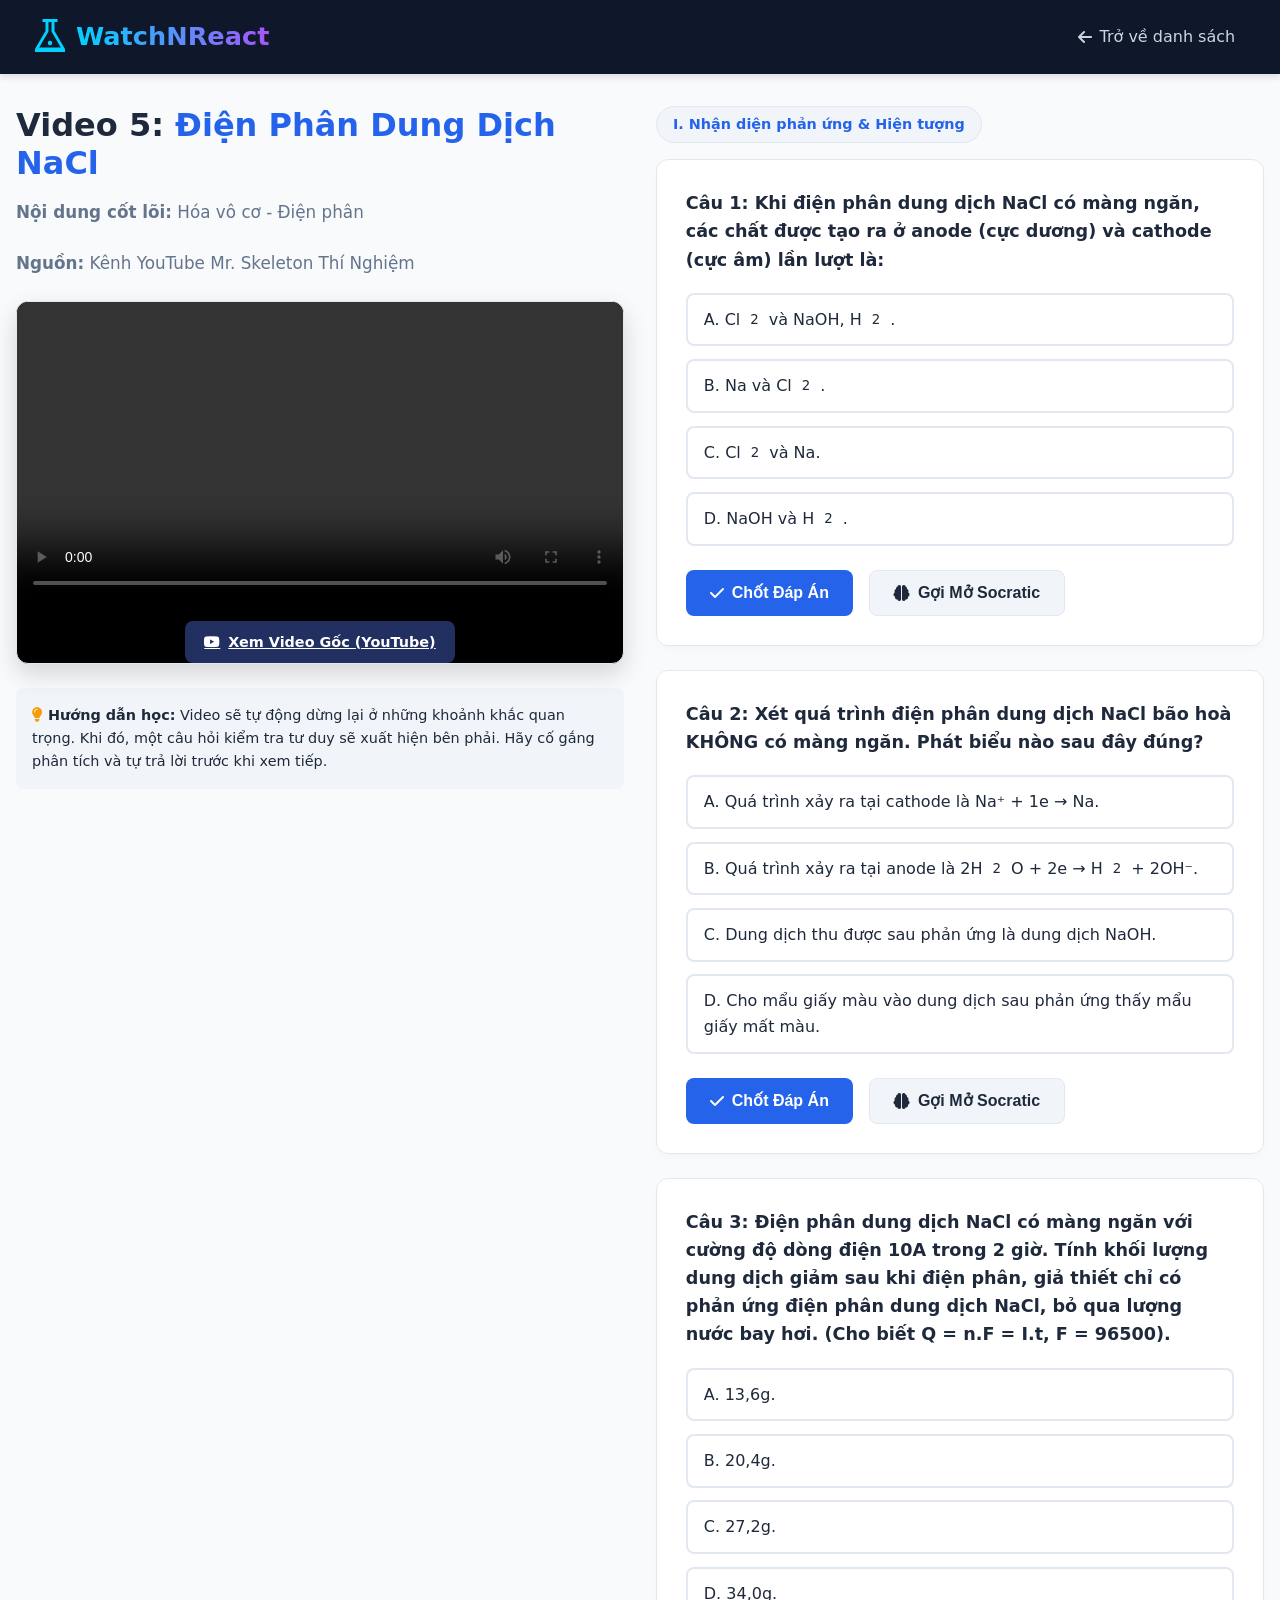
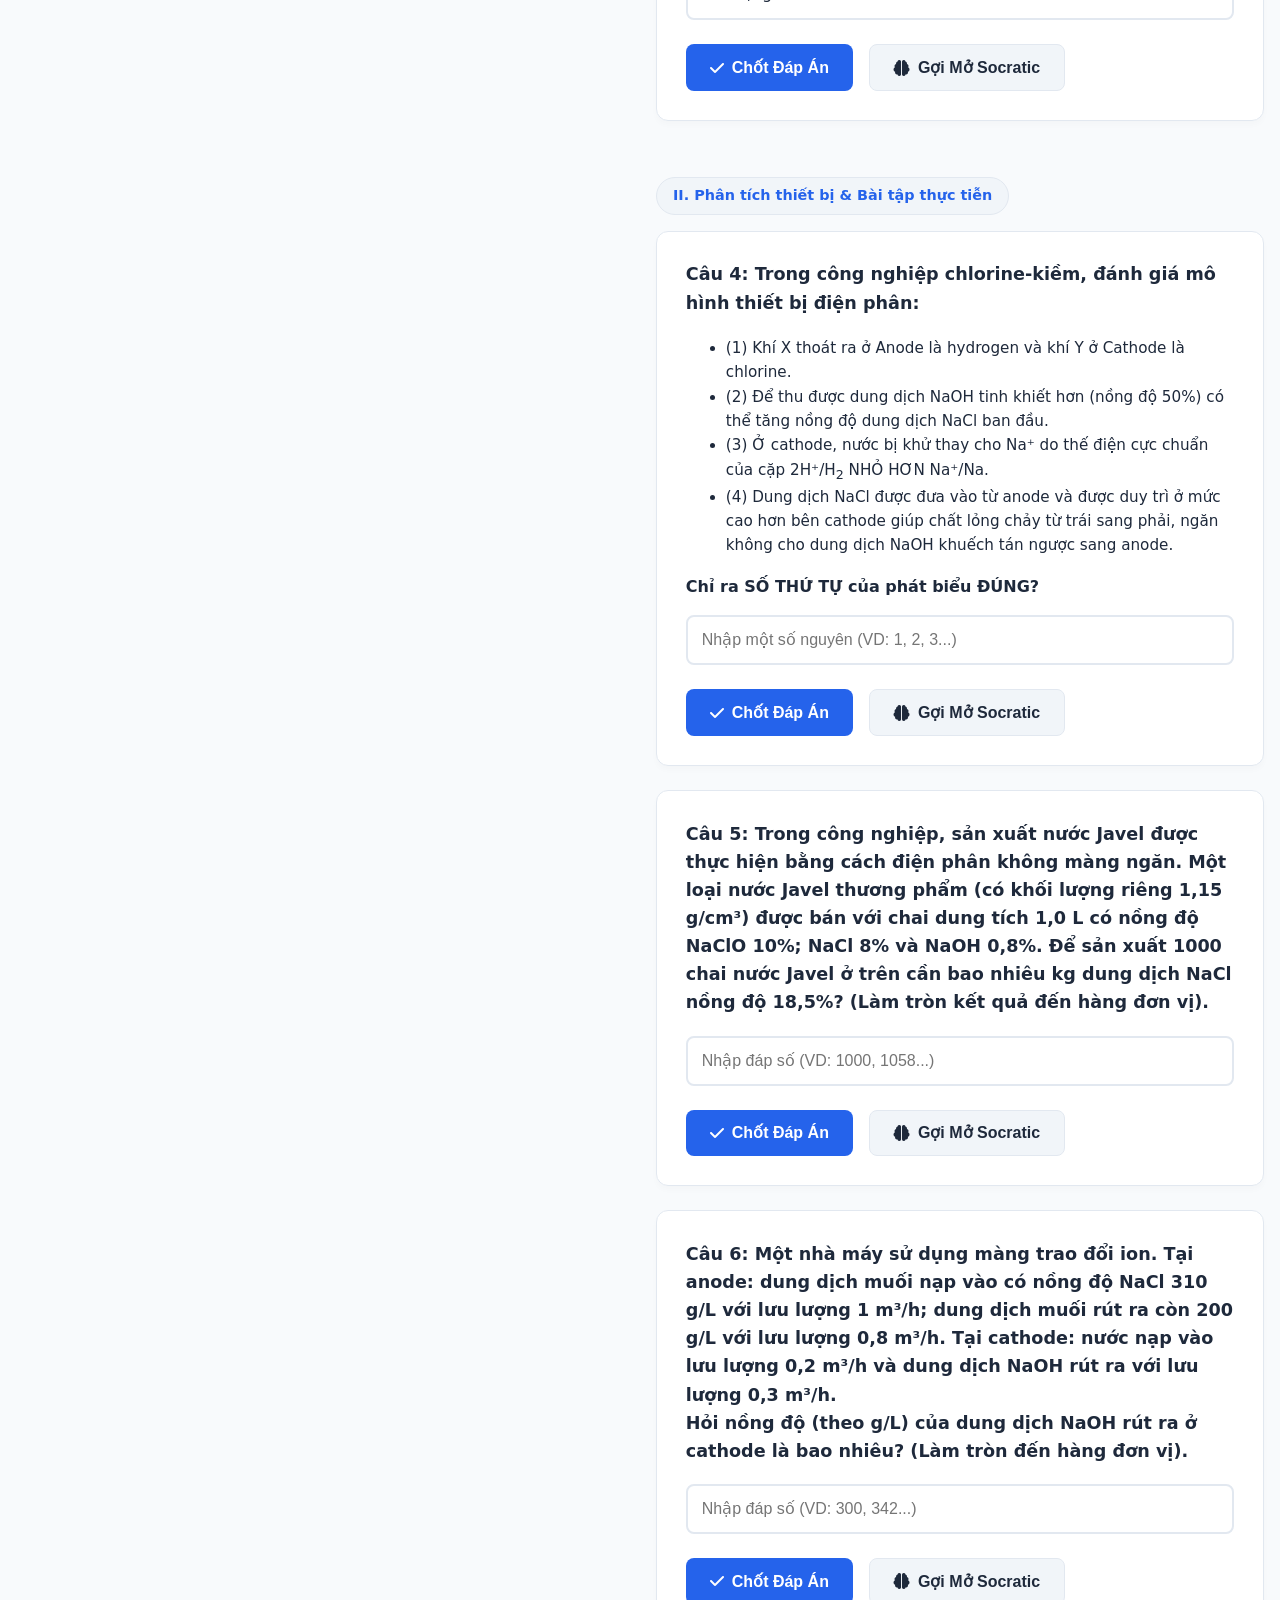
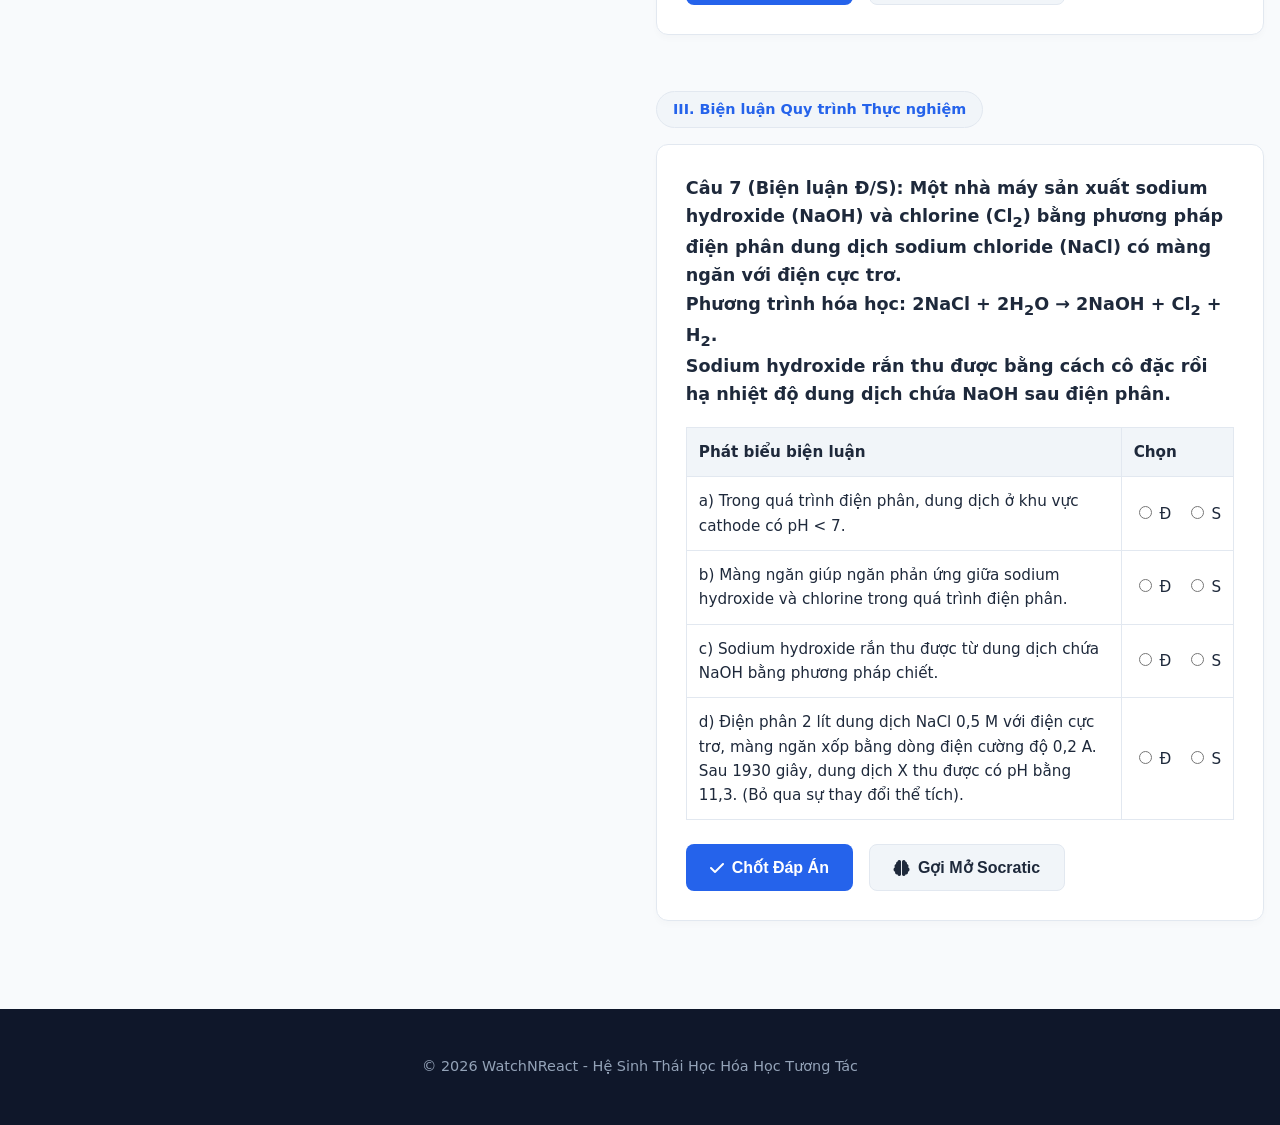
==== electrolysis.html @ ab6afa3c "Add files via upload" ====
<!DOCTYPE html>
<html lang="vi">
<head>
    <meta charset="UTF-8">
    <meta name="viewport" content="width=device-width, initial-scale=1.0">
    <title>WatchNReact - Điện Phân Dung Dịch NaCl</title>
    <link rel="stylesheet" href="https://cdnjs.cloudflare.com/ajax/libs/font-awesome/6.4.0/css/all.min.css">
    <style>
        /* --- CSS ĐỒNG BỘ TOÀN HỆ THỐNG --- */
        :root {
            --primary: #2563eb; --primary-hover: #1d4ed8;
            --secondary: #7c3aed; --secondary-hover: #6d28d9;
            --accent: #00d2ff; --accent-hover: #00b8e6;
            --success: #16a34a; --danger: #dc2626;
            --warning: #f59e0b;
            --bg: #f8fafc; --card-bg: #ffffff;
            --text: #1e293b; --text-muted: #64748b;
            --border: #e2e8f0; --surface: #f1f5f9;
            --dark-bg: #0f172a;
        }

        body { 
            font-family: 'Segoe UI', system-ui, sans-serif; 
            font-size: 16px; 
            background-color: var(--bg); 
            color: var(--text); 
            line-height: 1.6; 
            margin: 0; 
            padding: 0; 
            display: flex; 
            flex-direction: column; 
            min-height: 100vh;
            scroll-behavior: smooth;
        }

        /* Navigation */
        nav { 
            background: var(--dark-bg); 
            padding: 1rem 2rem; 
            display: flex; 
            justify-content: space-between; 
            align-items: center; 
            flex-wrap: wrap; 
            gap: 1rem;
            position: sticky;
            top: 0;
            z-index: 100;
            box-shadow: 0 4px 6px rgba(0, 0, 0, 0.1);
        }

        .logo { color: white; text-decoration: none; font-size: 1.6rem; font-weight: bold; display: flex; align-items: center; gap: 0.5rem; }
        .logo svg { width: 36px; height: 36px; fill: var(--accent); }
        .logo-text { background: linear-gradient(to right, var(--accent), #a855f7); -webkit-background-clip: text; background-clip: text; color: transparent; font-weight: 800; }
        .nav-links { display: flex; gap: 1.5rem; flex-wrap: wrap; }
        .nav-links a { color: #cbd5e1; text-decoration: none; font-size: 1rem; transition: 0.2s; padding: 0.5rem 0.8rem; border-radius: 6px; display: flex; align-items: center; gap: 0.5rem; }
        .nav-links a:hover, .nav-links a.active { color: var(--accent); font-weight: 600; background-color: rgba(0, 210, 255, 0.1); }

        /* Main Container Layout */
        .layout-container {
            max-width: 1300px;
            margin: 0 auto;
            padding: 2rem 1rem;
            display: grid;
            grid-template-columns: 1fr 1fr;
            gap: 2rem;
            flex: 1;
        }

        @media (max-width: 992px) {
            .layout-container { grid-template-columns: 1fr; }
        }

        /* Left Column: Video & Header */
        .video-section { position: sticky; top: 90px; height: fit-content; }
        .page-title { color: var(--text); font-size: 2rem; margin: 0 0 0.5rem 0; line-height: 1.2; }
        .page-title span { color: var(--primary); }
        .page-subtitle { color: var(--text-muted); margin-bottom: 1.5rem; font-size: 1.05rem; }
        
        .video-wrapper {
            background: #000;
            border-radius: 12px;
            overflow: hidden;
            box-shadow: 0 10px 25px rgba(0,0,0,0.15);
            border: 1px solid var(--border);
            position: relative;
        }
        
        video { width: 100%; display: block; }

        .video-overlay-msg {
            position: absolute; top: 0; left: 0; right: 0; bottom: 0;
            background: rgba(15, 23, 42, 0.8); color: white;
            display: flex; flex-direction: column; align-items: center; justify-content: center;
            opacity: 0; pointer-events: none; transition: 0.3s; z-index: 10;
        }
        .video-overlay-msg.active { opacity: 1; pointer-events: auto; }
        .video-overlay-msg h3 { margin: 0 0 1rem 0; color: var(--accent); font-size: 1.5rem; }

        /* Right Column: Interactive Questions */
        .questions-section { padding-bottom: 2rem; }
        
        .section-tag {
            display: inline-block; background: var(--surface); color: var(--primary);
            padding: 0.4rem 1rem; border-radius: 50px; font-weight: bold; font-size: 0.9rem;
            margin: 2rem 0 1rem 0; border: 1px solid var(--border);
        }
        .section-tag:first-child { margin-top: 0; }

        .card { 
            background: var(--card-bg); border: 1px solid var(--border); 
            border-radius: 12px; padding: 1.8rem; margin-bottom: 1.5rem; 
            box-shadow: 0 4px 6px rgba(0,0,0,0.02); transition: all 0.3s ease;
            position: relative; overflow: hidden;
        }

        .card.active-question {
            border-color: var(--accent);
            box-shadow: 0 0 0 4px rgba(0, 210, 255, 0.15);
            transform: translateX(-5px);
        }

        .card.active-question::before {
            content: ''; position: absolute; left: 0; top: 0; bottom: 0;
            width: 5px; background: var(--accent);
        }

        .question-text { font-weight: 600; font-size: 1.1rem; margin-bottom: 1.2rem; display: block; color: var(--text); }
        
        /* Multiple Choice Options */
        .options { display: flex; flex-direction: column; gap: 0.8rem; margin-bottom: 1.5rem;}
        .option { 
            padding: 12px 16px; border: 2px solid var(--border); border-radius: 8px; 
            cursor: pointer; transition: 0.2s; font-size: 1rem; background: var(--card-bg); 
            display: flex; align-items: center; gap: 10px;
        }
        .option:hover { border-color: #cbd5e1; background: var(--surface); }
        .option.selected { border-color: var(--primary); background: #eff6ff; font-weight: 500; }
        .option.selected::before { content: '\f058'; font-family: 'Font Awesome 6 Free'; font-weight: 900; color: var(--primary); }

        /* Inputs */
        input[type="text"] { 
            width: 100%; padding: 14px; border: 2px solid var(--border); border-radius: 8px; 
            font-size: 1rem; outline: none; transition: 0.2s; margin-bottom: 1.5rem; box-sizing: border-box;
        }
        input[type="text"]:focus { border-color: var(--primary); }

        /* True/False Tables */
        table { width: 100%; border-collapse: collapse; margin-bottom: 1.5rem; font-size: 0.95rem; }
        th, td { border: 1px solid var(--border); padding: 12px; text-align: left; }
        th { background: var(--surface); font-weight: 600; color: var(--text); }
        td:nth-child(2) { white-space: nowrap; text-align: center;}

        /* Buttons & Feedback */
        .btn-group { display: flex; gap: 1rem; flex-wrap: wrap; }
        .btn { 
            display: inline-flex; align-items: center; justify-content: center; gap: 0.5rem;
            background: var(--primary); color: white; border: none; padding: 0.8rem 1.5rem; 
            border-radius: 8px; font-weight: 600; cursor: pointer; font-size: 1rem; transition: 0.2s; 
        }
        .btn:hover { background: var(--primary-hover); transform: translateY(-2px); }
        .btn-hint { background: var(--surface); color: var(--text); border: 1px solid var(--border); }
        .btn-hint:hover { background: #e2e8f0; color: var(--warning); transform: translateY(-2px); }

        .socratic-hint {
            display: none; background: #fffbeb; border-left: 4px solid var(--warning);
            padding: 1rem; margin-top: 1rem; border-radius: 0 8px 8px 0; font-size: 0.95rem; color: #92400e; margin-bottom: 1.5rem;
        }

        .feedback { 
            display: none; margin-top: 1.5rem; padding: 1.2rem; 
            border-radius: 8px; font-size: 0.95rem; line-height: 1.6; 
        }
        .feedback.correct { background: #f0fdf4; color: #166534; border: 1px solid #bbf7d0; }
        .feedback.wrong { background: #fef2f2; color: #991b1b; border: 1px solid #fecaca; }

        /* Footer */
        footer { background: var(--dark-bg); color: #94a3b8; padding: 2rem 1rem; text-align: center; font-size: 0.9rem; margin-top: auto; }
    </style>
</head>
<body>
    <nav>
        <a href="index.html" class="logo">
            <svg viewBox="0 0 24 24"><path d="M9 2L9 8L2 20L2 22L22 22L22 20L15 8L15 2L17 2L17 0L7 0L7 2L9 2ZM11 2L13 2L13 8.3L19.2 19L4.8 19L11 8.3L11 2Z"></path><circle cx="12" cy="16" r="1.5"></circle></svg>
            <span class="logo-text">WatchNReact</span>
        </a>
        <div class="nav-links">
            <a href="experiment.html"><i class="fas fa-arrow-left"></i> Trở về danh sách</a>
        </div>
    </nav>

    <div class="layout-container">
        <div class="video-section">
            <h1 class="page-title">Video 5: <span>Điện Phân Dung Dịch NaCl</span></h1>
            <p class="page-subtitle"><b>Nội dung cốt lõi:</b> Hóa vô cơ - Điện phân</p>
            <p class="page-subtitle"><b>Nguồn:</b> Kênh YouTube Mr. Skeleton Thí Nghiệm</p>
            
            <div class="video-wrapper">
                <video id="mainVideo" controls controlsList="nodownload">
                    <source src="Thí nghiệm 5 - Điện phân.mp4" type="video/mp4">
                    Trình duyệt của bạn không hỗ trợ thẻ video.
                </video>
                <div style="margin-top: 1rem; text-align: center;">
                    <a href="https://youtu.be/1hW1hJghqq0" target="_blank" class="btn" style="background: #213061; padding: 0.6rem 1.2rem; font-size: 0.9rem;">
                        <i class="fab fa-youtube"></i> Xem Video Gốc (YouTube)
                    </a>
                </div>
                <div class="video-overlay-msg" id="videoOverlay">
                    <h3><i class="fas fa-pause-circle"></i> Video Tạm Dừng</h3>
                    <p>Hãy trả lời câu hỏi đang sáng lên bên phải để tiếp tục tư duy nhé!</p>
                    <button class="btn" style="margin-top: 1rem;" onclick="resumeVideo()"><i class="fas fa-play"></i> Bỏ qua & Xem tiếp</button>
                </div>
            </div>
            
            <div style="margin-top: 1.5rem; padding: 1rem; background: var(--surface); border-radius: 8px; font-size: 0.9rem;">
                <strong><i class="fas fa-lightbulb" style="color: var(--warning);"></i> Hướng dẫn học:</strong> 
                Video sẽ tự động dừng lại ở những khoảnh khắc quan trọng. Khi đó, một câu hỏi kiểm tra tư duy sẽ xuất hiện bên phải. Hãy cố gắng phân tích và tự trả lời trước khi xem tiếp.
            </div>
        </div>

        <div class="questions-section">
            <div class="section-tag">I. Nhận diện phản ứng & Hiện tượng</div>
            
            <div class="card" id="q-mcq1" data-time="15">
                <span class="question-text">Câu 1: Khi điện phân dung dịch NaCl có màng ngăn, các chất được tạo ra ở anode (cực dương) và cathode (cực âm) lần lượt là:</span>
                <div class="options">
                    <div class="option" data-value="A" onclick="selectOpt(this)">A. Cl<sub>2</sub> và NaOH, H<sub>2</sub>.</div>
                    <div class="option" data-value="B" onclick="selectOpt(this)">B. Na và Cl<sub>2</sub>.</div>
                    <div class="option" data-value="C" onclick="selectOpt(this)">C. Cl<sub>2</sub> và Na.</div>
                    <div class="option" data-value="D" onclick="selectOpt(this)">D. NaOH và H<sub>2</sub>.</div>
                </div>
                <div class="socratic-hint" id="hint-mcq1"><strong>💡 Câu hỏi gợi mở:</strong> Hãy nhớ quy tắc "Anode (+) hút ion (-), Cathode (-) hút ion (+)". Tại Anode, ion Cl⁻ dễ bị oxi hóa thành khí Cl<sub>2</sub>. Tại Cathode, giữa ion Na⁺ và H<sub>2</sub>O, chất nào dễ bị khử hơn để giải phóng khí H<sub>2</sub> và để lại ion OH⁻?</div>
                <div class="btn-group">
                    <button class="btn" onclick="checkMCQ('q-mcq1', 'A', 'Tại anode (+) xảy ra sự oxi hóa ion Cl⁻ tạo khí Cl<sub>2</sub>. Tại cathode (-) xảy ra sự khử H<sub>2</sub>O tạo ra khí H<sub>2</sub> và ion OH⁻. Ion Na⁺ không bị điện phân mà kết hợp với OH⁻ tạo thành dung dịch NaOH.')"><i class="fas fa-check"></i> Chốt Đáp Án</button>
                    <button class="btn btn-hint" onclick="toggleHint('hint-mcq1')"><i class="fas fa-brain"></i> Gợi Mở Socratic</button>
                </div>
                <div class="feedback"></div>
            </div>

            <div class="card" id="q-mcq2" data-time="50">
                <span class="question-text">Câu 2: Xét quá trình điện phân dung dịch NaCl bão hoà <b>KHÔNG</b> có màng ngăn. Phát biểu nào sau đây đúng?</span>
                <div class="options">
                    <div class="option" data-value="A" onclick="selectOpt(this)">A. Quá trình xảy ra tại cathode là Na⁺ + 1e &#8594; Na.</div>
                    <div class="option" data-value="B" onclick="selectOpt(this)">B. Quá trình xảy ra tại anode là 2H<sub>2</sub>O + 2e &#8594; H<sub>2</sub> + 2OH⁻.</div>
                    <div class="option" data-value="C" onclick="selectOpt(this)">C. Dung dịch thu được sau phản ứng là dung dịch NaOH.</div>
                    <div class="option" data-value="D" onclick="selectOpt(this)">D. Cho mẩu giấy màu vào dung dịch sau phản ứng thấy mẩu giấy mất màu.</div>
                </div>
                <div class="socratic-hint" id="hint-mcq2"><strong>💡 Câu hỏi gợi mở:</strong> Nếu không có màng ngăn xốp, ngay khi sinh ra, khí Cl<sub>2</sub> ở anode sẽ tự do khuếch tán và tác dụng lập tức với dung dịch NaOH vừa sinh ra ở cathode. Sản phẩm của phản ứng này (NaCl + NaClO) được gọi là nước Javel. Nó có tính chất đặc trưng gì dùng trong tẩy rửa?</div>
                <div class="btn-group">
                    <button class="btn" onclick="checkMCQ('q-mcq2', 'D', 'Khi không có màng ngăn, Cl<sub>2</sub> sinh ra tác dụng với NaOH tạo thành dung dịch nước Javel (chứa NaClO). NaClO có tính oxi hóa rất mạnh, làm mất màu các chất màu hữu cơ (tẩy trắng).')"><i class="fas fa-check"></i> Chốt Đáp Án</button>
                    <button class="btn btn-hint" onclick="toggleHint('hint-mcq2')"><i class="fas fa-brain"></i> Gợi Mở Socratic</button>
                </div>
                <div class="feedback"></div>
            </div>

            <div class="card" id="q-mcq3" data-time="90">
                <span class="question-text">Câu 3: Điện phân dung dịch NaCl có màng ngăn với cường độ dòng điện 10A trong 2 giờ. Tính khối lượng dung dịch giảm sau khi điện phân, giả thiết chỉ có phản ứng điện phân dung dịch NaCl, bỏ qua lượng nước bay hơi. (Cho biết Q = n.F = I.t, F = 96500).</span>
                <div class="options">
                    <div class="option" data-value="A" onclick="selectOpt(this)">A. 13,6g.</div>
                    <div class="option" data-value="B" onclick="selectOpt(this)">B. 20,4g.</div>
                    <div class="option" data-value="C" onclick="selectOpt(this)">C. 27,2g.</div>
                    <div class="option" data-value="D" onclick="selectOpt(this)">D. 34,0g.</div>
                </div>
                <div class="socratic-hint" id="hint-mcq3"><strong>💡 Câu hỏi gợi mở:</strong><br>1. Đổi t = 2 giờ = 7200 giây. Tính số mol electron trao đổi: n<sub>e</sub> = I.t / 96500 = 10 * 7200 / 96500.<br>2. Ở cực (+): 2Cl⁻ &#8594; Cl<sub>2</sub>&#8593; + 2e. Ở cực (-): 2H<sub>2</sub>O + 2e &#8594; H<sub>2</sub>&#8593; + 2OH⁻.<br>3. Khối lượng dung dịch giảm chính là tổng khối lượng của 2 khí thoát ra (Cl<sub>2</sub> và H<sub>2</sub>).</div>
                <div class="btn-group">
                    <button class="btn" onclick="checkMCQ('q-mcq3', 'C', 'n<sub>e</sub> = (10 × 7200) / 96500 = 0,746 mol. Phản ứng: 2NaCl + 2H<sub>2</sub>O &#8594; 2NaOH + H<sub>2</sub> + Cl<sub>2</sub>. Số mol Cl<sub>2</sub> = n<sub>e</sub>/2 = 0,373 mol. Số mol H<sub>2</sub> = n<sub>e</sub>/2 = 0,373 mol. Độ giảm khối lượng = m(Cl<sub>2</sub>) + m(H<sub>2</sub>) = 0,373 × 71 + 0,373 × 2 = 27,2 gam.')"><i class="fas fa-check"></i> Chốt Đáp Án</button>
                    <button class="btn btn-hint" onclick="toggleHint('hint-mcq3')"><i class="fas fa-brain"></i> Gợi Mở Socratic</button>
                </div>
                <div class="feedback"></div>
            </div>

            <div class="section-tag">II. Phân tích thiết bị & Bài tập thực tiễn</div>

            <div class="card" id="q-sa1" data-time="130">
                <span class="question-text">Câu 4: Trong công nghiệp chlorine-kiềm, đánh giá mô hình thiết bị điện phân:</span>
                <ul style="font-size: 0.95rem; color: var(--text); margin-bottom: 1rem;">
                    <li>(1) Khí X thoát ra ở Anode là hydrogen và khí Y ở Cathode là chlorine.</li>
                    <li>(2) Để thu được dung dịch NaOH tinh khiết hơn (nồng độ 50%) có thể tăng nồng độ dung dịch NaCl ban đầu.</li>
                    <li>(3) Ở cathode, nước bị khử thay cho Na⁺ do thế điện cực chuẩn của cặp 2H⁺/H<sub>2</sub> NHỎ HƠN Na⁺/Na.</li>
                    <li>(4) Dung dịch NaCl được đưa vào từ anode và được duy trì ở mức cao hơn bên cathode giúp chất lỏng chảy từ trái sang phải, ngăn không cho dung dịch NaOH khuếch tán ngược sang anode.</li>
                </ul>
                <p style="margin-top:0; font-weight: bold;">Chỉ ra SỐ THỨ TỰ của phát biểu ĐÚNG?</p>
                <input type="text" id="input-sa1" placeholder="Nhập một số nguyên (VD: 1, 2, 3...)">
                <div class="socratic-hint" id="hint-sa1"><strong>💡 Câu hỏi gợi mở:</strong><br>- (1) Anode (+) hút ion Cl⁻ tạo khí gì?<br>- (2) Công nghệ màng xốp chỉ ra được NaOH 10-12%, muốn đạt 50% phải qua giai đoạn cô đặc chứ không thể chỉ nhờ tăng nồng độ đầu vào.<br>- (3) Nước bị khử vì nó DỄ khử hơn Na⁺ (tức là thế điện cực của H⁺/H<sub>2</sub> phải LỚN HƠN Na⁺/Na).<br>- (4) Cột áp suất thủy tĩnh cao hơn đẩy nước chảy về một phía, có tác dụng cản ngược lại không?</div>
                <div class="btn-group">
                    <button class="btn" onclick="checkSA('q-sa1', 'input-sa1', '4', 'Chỉ có phát biểu (4) ĐÚNG. (1) sai vì Anode ra Cl2, Cathode ra H2. (2) sai vì màng xốp luôn để lẫn NaCl, chỉ đạt 10-12%, phải đem đi cô đặc. (3) sai vì thế điện cực của H+/H2 LỚN HƠN Na+/Na nên mới dễ bị khử hơn.')"><i class="fas fa-check"></i> Chốt Đáp Án</button>
                    <button class="btn btn-hint" onclick="toggleHint('hint-sa1')"><i class="fas fa-brain"></i> Gợi Mở Socratic</button>
                </div>
                <div class="feedback"></div>
            </div>

            <div class="card" id="q-sa2" data-time="170">
                <span class="question-text">Câu 5: Trong công nghiệp, sản xuất nước Javel được thực hiện bằng cách điện phân không màng ngăn. Một loại nước Javel thương phẩm (có khối lượng riêng 1,15 g/cm³) được bán với chai dung tích 1,0 L có nồng độ NaClO 10%; NaCl 8% và NaOH 0,8%. Để sản xuất 1000 chai nước Javel ở trên cần bao nhiêu kg dung dịch NaCl nồng độ 18,5%? (Làm tròn kết quả đến hàng đơn vị).</span>
                <input type="text" id="input-sa2" placeholder="Nhập đáp số (VD: 1000, 1058...)">
                <div class="socratic-hint" id="hint-sa2"><strong>💡 Câu hỏi gợi mở:</strong> Đây là bài toán bảo toàn nguyên tố Sodium (Na).<br>1. Tính khối lượng 1000 chai Javel: 1000 × 1000 mL × 1,15 g/mL = 1.150.000 g = 1150 kg.<br>2. Tính khối lượng NaClO, NaCl dư và NaOH trong 1150 kg đó (dùng C%).<br>3. Bảo toàn Na: Số mol Na ban đầu (trong NaCl nguyên liệu) = Số mol Na trong (NaClO + NaCl dư + NaOH). Tính m(NaCl) nguyên chất rồi chia cho nồng độ 18,5%.</div>
                <div class="btn-group">
                    <button class="btn" onclick="checkSA('q-sa2', 'input-sa2', '1058', 'm(Javel) = 1150 kg. Khối lượng các chất: m(NaClO) = 115 kg &#8594; n = 115/74.5 kmol; m(NaCl) = 92 kg &#8594; n = 92/58.5 kmol; m(NaOH) = 9.2 kg &#8594; n = 9.2/40 kmol. Bảo toàn Na: n(NaCl đầu) = 115/74.5 + 92/58.5 + 9.2/40 = 3.346 kmol. m(NaCl nguyên chất) = 3.346 × 58.5 = 195.74 kg. Khối lượng dung dịch 18,5% cần dùng = 195.74 / 0.185 = 1058 kg.')"><i class="fas fa-check"></i> Chốt Đáp Án</button>
                    <button class="btn btn-hint" onclick="toggleHint('hint-sa2')"><i class="fas fa-brain"></i> Gợi Mở Socratic</button>
                </div>
                <div class="feedback"></div>
            </div>

            <div class="card" id="q-sa3" data-time="200">
                <span class="question-text">Câu 6: Một nhà máy sử dụng màng trao đổi ion. Tại anode: dung dịch muối nạp vào có nồng độ NaCl 310 g/L với lưu lượng 1 m³/h; dung dịch muối rút ra còn 200 g/L với lưu lượng 0,8 m³/h. Tại cathode: nước nạp vào lưu lượng 0,2 m³/h và dung dịch NaOH rút ra với lưu lượng 0,3 m³/h.<br>Hỏi nồng độ (theo g/L) của dung dịch NaOH rút ra ở cathode là bao nhiêu? (Làm tròn đến hàng đơn vị).</span>
                <input type="text" id="input-sa3" placeholder="Nhập đáp số (VD: 300, 342...)">
                <div class="socratic-hint" id="hint-sa3"><strong>💡 Câu hỏi gợi mở:</strong> Xét trong thời gian 1 giờ (1h):<br>1. Tính khối lượng NaCl nạp vào: 310 g/L × 1000 L.<br>2. Tính khối lượng NaCl rút ra: 200 g/L × 800 L.<br>3. Lấy (1) trừ (2) để ra khối lượng NaCl đã tham gia điện phân. Đổi ra số mol.<br>4. Theo PT (NaCl &#8594; NaOH tỉ lệ 1:1), số mol NaOH sinh ra bằng số mol NaCl điện phân. Nhân với 40 để ra khối lượng NaOH.<br>5. Chia khối lượng NaOH đó cho thể tích rút ra (0,3 m³ = 300 L).</div>
                <div class="btn-group">
                    <button class="btn" onclick="checkSA('q-sa3', 'input-sa3', '342', 'Khối lượng NaCl tiêu hao trong 1 giờ = m(vào) - m(ra) = (310 × 1000) - (200 × 800) = 310.000 - 160.000 = 150.000 gam. Số mol NaCl phản ứng = 150.000 / 58.5 = 2564,1 mol. Số mol NaOH tạo thành = 2564,1 mol &#8594; Khối lượng NaOH = 2564,1 × 40 = 102.564 gam. Nồng độ g/L = 102.564 / 300 L = 341.88 ≈ 342 g/L.')"><i class="fas fa-check"></i> Chốt Đáp Án</button>
                    <button class="btn btn-hint" onclick="toggleHint('hint-sa3')"><i class="fas fa-brain"></i> Gợi Mở Socratic</button>
                </div>
                <div class="feedback"></div>
            </div>

            <div class="section-tag">III. Biện luận Quy trình Thực nghiệm</div>

            <div class="card" id="q-tf1" data-time="230">
                <span class="question-text">Câu 7 (Biện luận Đ/S): Một nhà máy sản xuất sodium hydroxide (NaOH) và chlorine (Cl<sub>2</sub>) bằng phương pháp điện phân dung dịch sodium chloride (NaCl) có màng ngăn với điện cực trơ.<br>Phương trình hóa học: 2NaCl + 2H<sub>2</sub>O &#8594; 2NaOH + Cl<sub>2</sub> + H<sub>2</sub>.<br>Sodium hydroxide rắn thu được bằng cách cô đặc rồi hạ nhiệt độ dung dịch chứa NaOH sau điện phân.</span>
                <table>
                    <tr><th>Phát biểu biện luận</th><th>Chọn</th></tr>
                    <tr>
                        <td>a) Trong quá trình điện phân, dung dịch ở khu vực cathode có pH < 7.</td>
                        <td><label><input type="radio" name="tfa" value="Đ"> Đ</label> &nbsp; <label><input type="radio" name="tfa" value="S"> S</label></td>
                    </tr>
                    <tr>
                        <td>b) Màng ngăn giúp ngăn phản ứng giữa sodium hydroxide và chlorine trong quá trình điện phân.</td>
                        <td><label><input type="radio" name="tfb" value="Đ"> Đ</label> &nbsp; <label><input type="radio" name="tfb" value="S"> S</label></td>
                    </tr>
                    <tr>
                        <td>c) Sodium hydroxide rắn thu được từ dung dịch chứa NaOH bằng phương pháp chiết.</td>
                        <td><label><input type="radio" name="tfc" value="Đ"> Đ</label> &nbsp; <label><input type="radio" name="tfc" value="S"> S</label></td>
                    </tr>
                    <tr>
                        <td>d) Điện phân 2 lít dung dịch NaCl 0,5 M với điện cực trơ, màng ngăn xốp bằng dòng điện cường độ 0,2 A. Sau 1930 giây, dung dịch X thu được có pH bằng 11,3. (Bỏ qua sự thay đổi thể tích).</td>
                        <td><label><input type="radio" name="tfd" value="Đ"> Đ</label> &nbsp; <label><input type="radio" name="tfd" value="S"> S</label></td>
                    </tr>
                </table>
                <div class="socratic-hint" id="hint-tf1"><strong>💡 Câu hỏi gợi mở:</strong><br>- (a): Cathode sinh ra OH⁻, vậy môi trường là acid hay kiềm?<br>- (c): Chiết dùng để tách 2 chất lỏng không tan vào nhau. Còn NaOH là chất rắn tan trong nước, để thu chất rắn ta dùng chiết hay kết tinh?<br>- (d): Tính n<sub>e</sub> = (0,2 × 1930) / 96500 = 0,004 mol. Suy ra n(OH⁻) = 0,004 mol. Nồng độ [OH⁻] = 0,004 / 2 L = 0,002 M. pOH = -log(0,002) ≈ 2,7. Vậy pH = 14 - 2,7 = 11,3.</div>
                <div class="btn-group">
                    <button class="btn" onclick="checkTF('q-tf1', ['S', 'Đ', 'S', 'Đ'], 'Phát biểu b, d ĐÚNG. Phát biểu a SAI vì cathode sinh ra ion OH⁻ nên pH phải > 7. Phát biểu c SAI vì để thu chất rắn từ dung dịch ta dùng phương pháp cô đặc, kết tinh chứ không phải chiết lỏng-lỏng.')"><i class="fas fa-check"></i> Chốt Đáp Án</button>
                    <button class="btn btn-hint" onclick="toggleHint('hint-tf1')"><i class="fas fa-brain"></i> Gợi Mở Socratic</button>
                </div>
                <div class="feedback"></div>
            </div>

        </div>
    </div>

    <footer>
        <p>&copy; 2026 WatchNReact - Hệ Sinh Thái Học Hóa Học Tương Tác</p>
    </footer>

    <script>
        // --- HỆ THỐNG GIAO DIỆN CÂU HỎI ---
        function selectOpt(elem) {
            const parent = elem.closest('.options');
            parent.querySelectorAll('.option').forEach(opt => opt.classList.remove('selected'));
            elem.classList.add('selected');
        }

        function toggleHint(hintId) {
            const hintEl = document.getElementById(hintId);
            hintEl.style.display = (hintEl.style.display === 'block') ? 'none' : 'block';
        }

        function renderFeedback(cardId, isCorrect, explanation) {
            const card = document.getElementById(cardId);
            const fb = card.querySelector('.feedback');
            fb.style.display = "block";
            fb.classList.remove('correct', 'wrong');
            
            if (isCorrect) {
                fb.classList.add('correct');
                fb.innerHTML = `<strong><i class="fas fa-check-circle"></i> Tư duy hoàn toàn chính xác!</strong><br><span style="margin-top: 8px; display: block;"><em>Phân tích:</em> ${explanation}</span>`;
            } else {
                fb.classList.add('wrong');
                fb.innerHTML = `<strong><i class="fas fa-exclamation-triangle"></i> Cần suy luận kỹ hơn một chút!</strong><br><span style="margin-top: 8px; display: block;"><em>Nhắc nhớ:</em> ${explanation}</span>`;
            }
        }

        function checkMCQ(cardId, correctAns, explanation) {
            const card = document.getElementById(cardId);
            const sel = card.querySelector('.option.selected');
            if(!sel) { alert("Vui lòng chọn một phương án trước khi chốt đáp án!"); return; }
            renderFeedback(cardId, sel.getAttribute('data-value') === correctAns, explanation);
        }

        function checkSA(cardId, inputId, correctAns, explanation) {
            const val = document.getElementById(inputId).value.trim().replace(',', '.'); 
            if(!val) { alert("Vui lòng nhập đáp án của bạn!"); return; }
            renderFeedback(cardId, val === correctAns, explanation);
        }

        function checkTF(cardId, ansArray, explanation) {
            const card = document.getElementById(cardId);
            const names = ['tfa', 'tfb', 'tfc', 'tfd'];
            let score = 0, empty = false;
            
            names.forEach((n, i) => {
                const rad = card.querySelector(`input[name="${n}"]:checked`);
                if(!rad) empty = true;
                else if(rad.value === ansArray[i]) score++;
            });
            
            if(empty) { alert("Bạn phải đánh giá đầy đủ Đ/S cho cả 4 phát biểu để rèn luyện tư duy phản biện toàn diện!"); return; }
            renderFeedback(cardId, score === 4, explanation + `<br><strong>Kết quả chẩn đoán của bạn: Đúng ${score}/4 ý.</strong>`);
        }

        // --- HỆ THỐNG VIDEO TƯƠNG TÁC THEO THỜI GIAN ---
        const video = document.getElementById('mainVideo');
        const overlay = document.getElementById('videoOverlay');
        
        // Định nghĩa các mốc thời gian (giây) để kích hoạt câu hỏi
        const triggers = [
            { time: 15, id: 'q-mcq1', triggered: false },
            { time: 50, id: 'q-mcq2', triggered: false },
            { time: 90, id: 'q-mcq3', triggered: false },
            { time: 130, id: 'q-sa1', triggered: false },
            { time: 170, id: 'q-sa2', triggered: false },
            { time: 200, id: 'q-sa3', triggered: false },
            { time: 230, id: 'q-tf1', triggered: false }
        ];

        video.addEventListener('timeupdate', () => {
            const currentTime = video.currentTime;
            
            for (let i = 0; i < triggers.length; i++) {
                if (!triggers[i].triggered && currentTime >= triggers[i].time && currentTime < triggers[i].time + 2) {
                    triggers[i].triggered = true;
                    video.pause();
                    overlay.classList.add('active');
                    
                    // Highlight và Scroll tới câu hỏi
                    const questionCard = document.getElementById(triggers[i].id);
                    document.querySelectorAll('.card').forEach(c => c.classList.remove('active-question'));
                    questionCard.classList.add('active-question');
                    
                    questionCard.scrollIntoView({ behavior: 'smooth', block: 'center' });
                    break; 
                }
            }
        });

        function resumeVideo() {
            overlay.classList.remove('active');
            document.querySelectorAll('.card').forEach(c => c.classList.remove('active-question'));
            video.play();
        }
    </script>
</body>
</html>
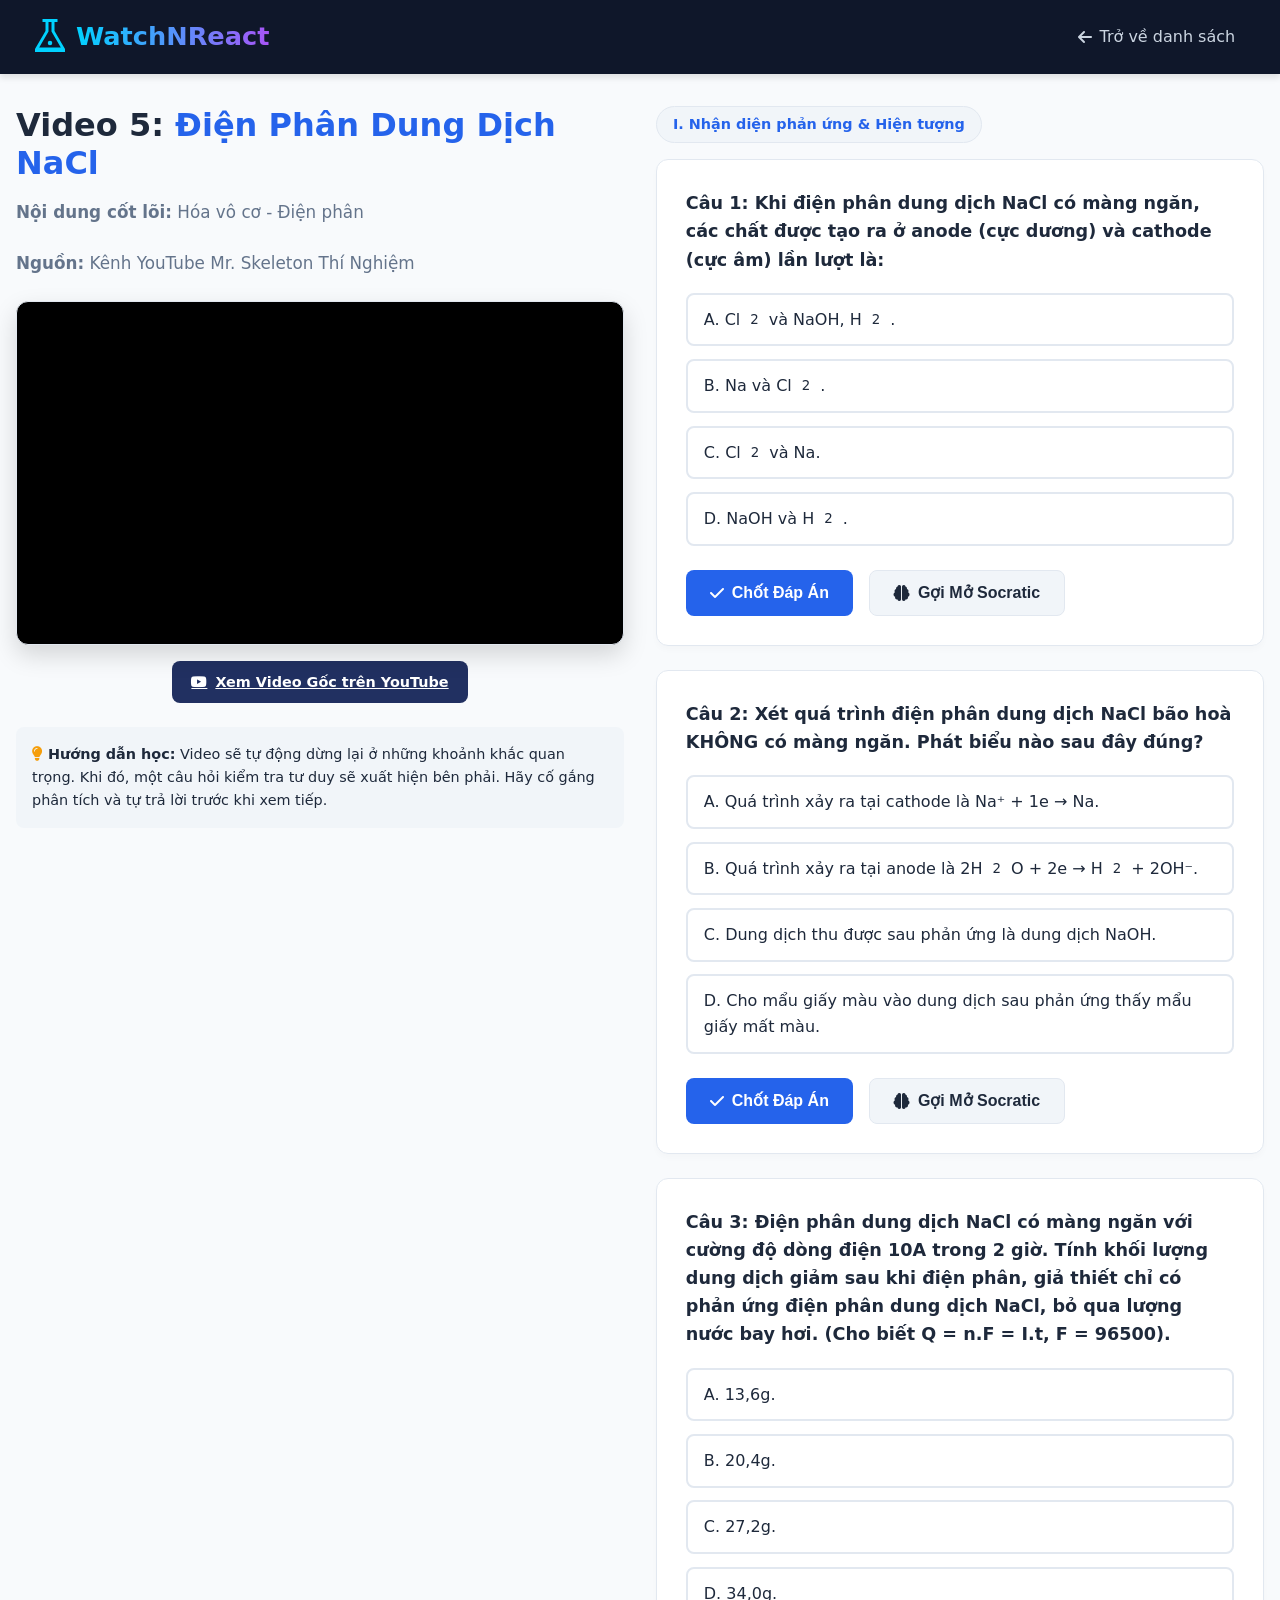
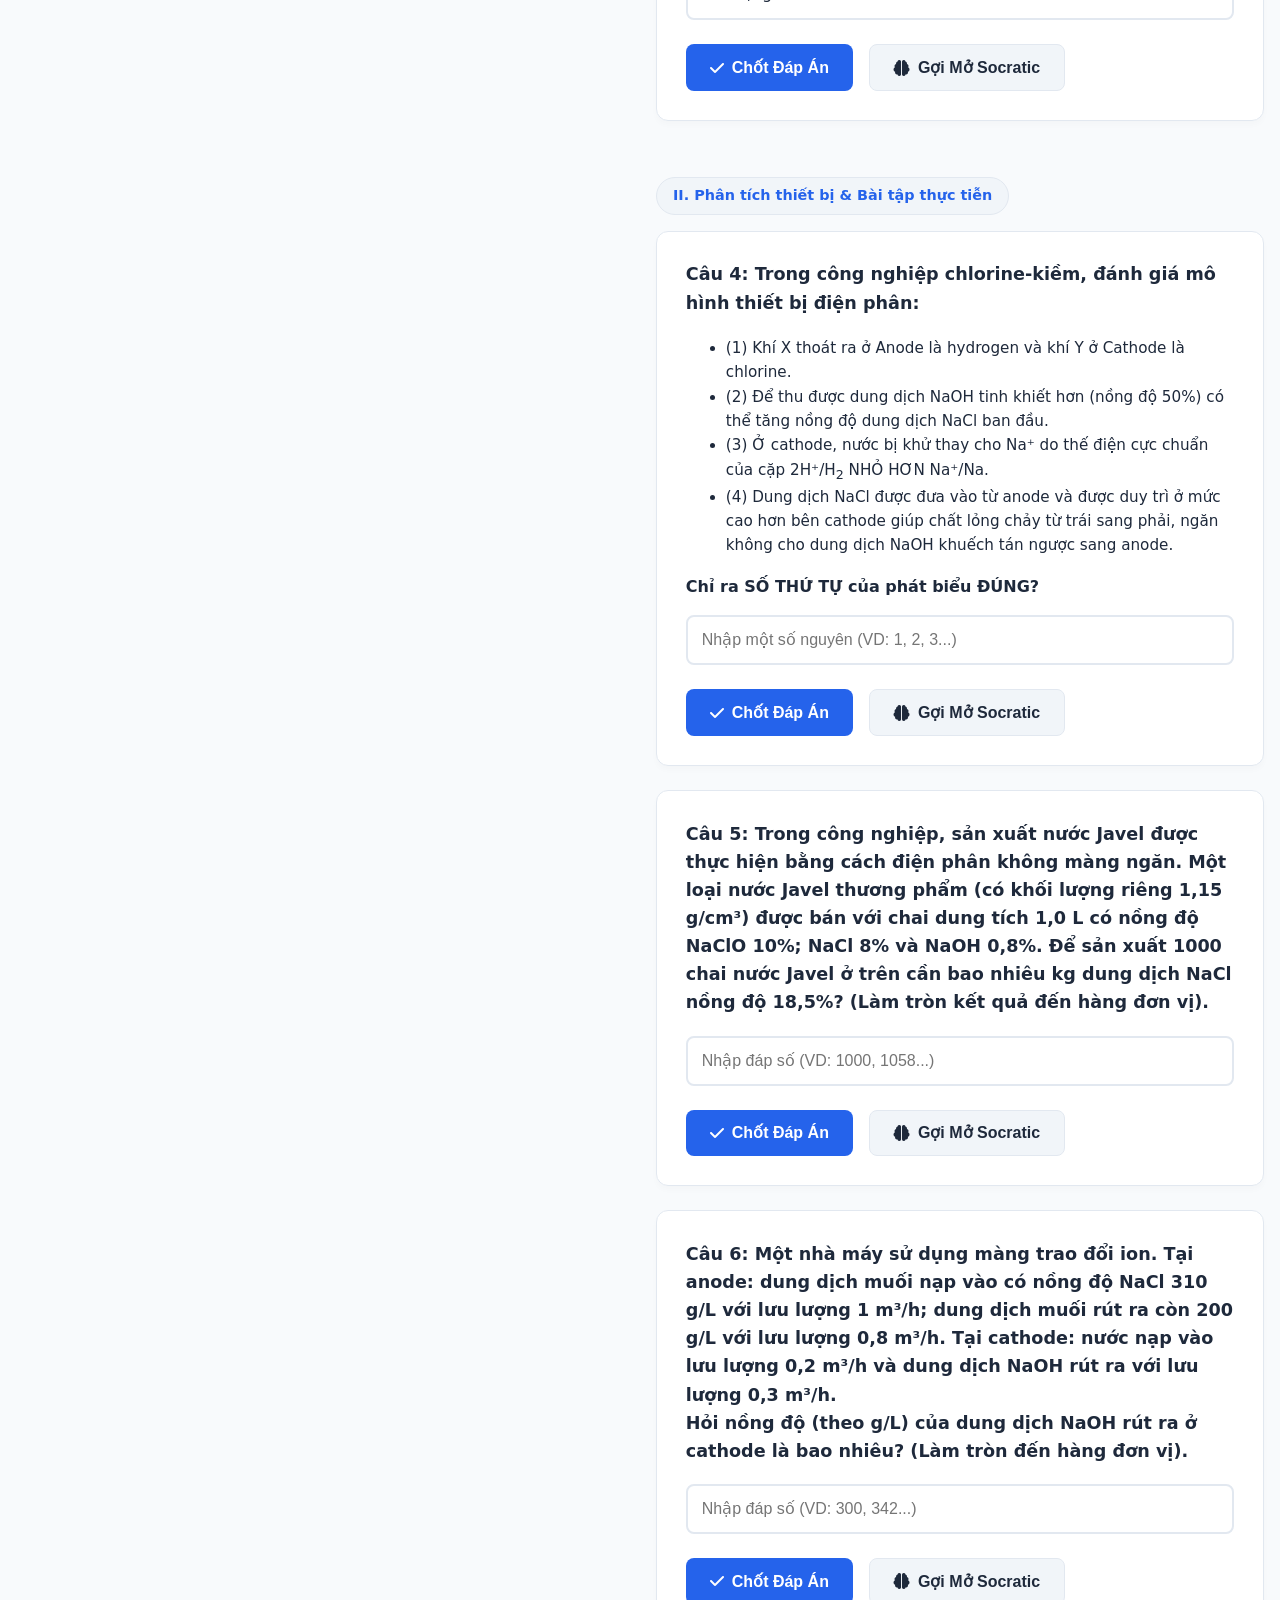
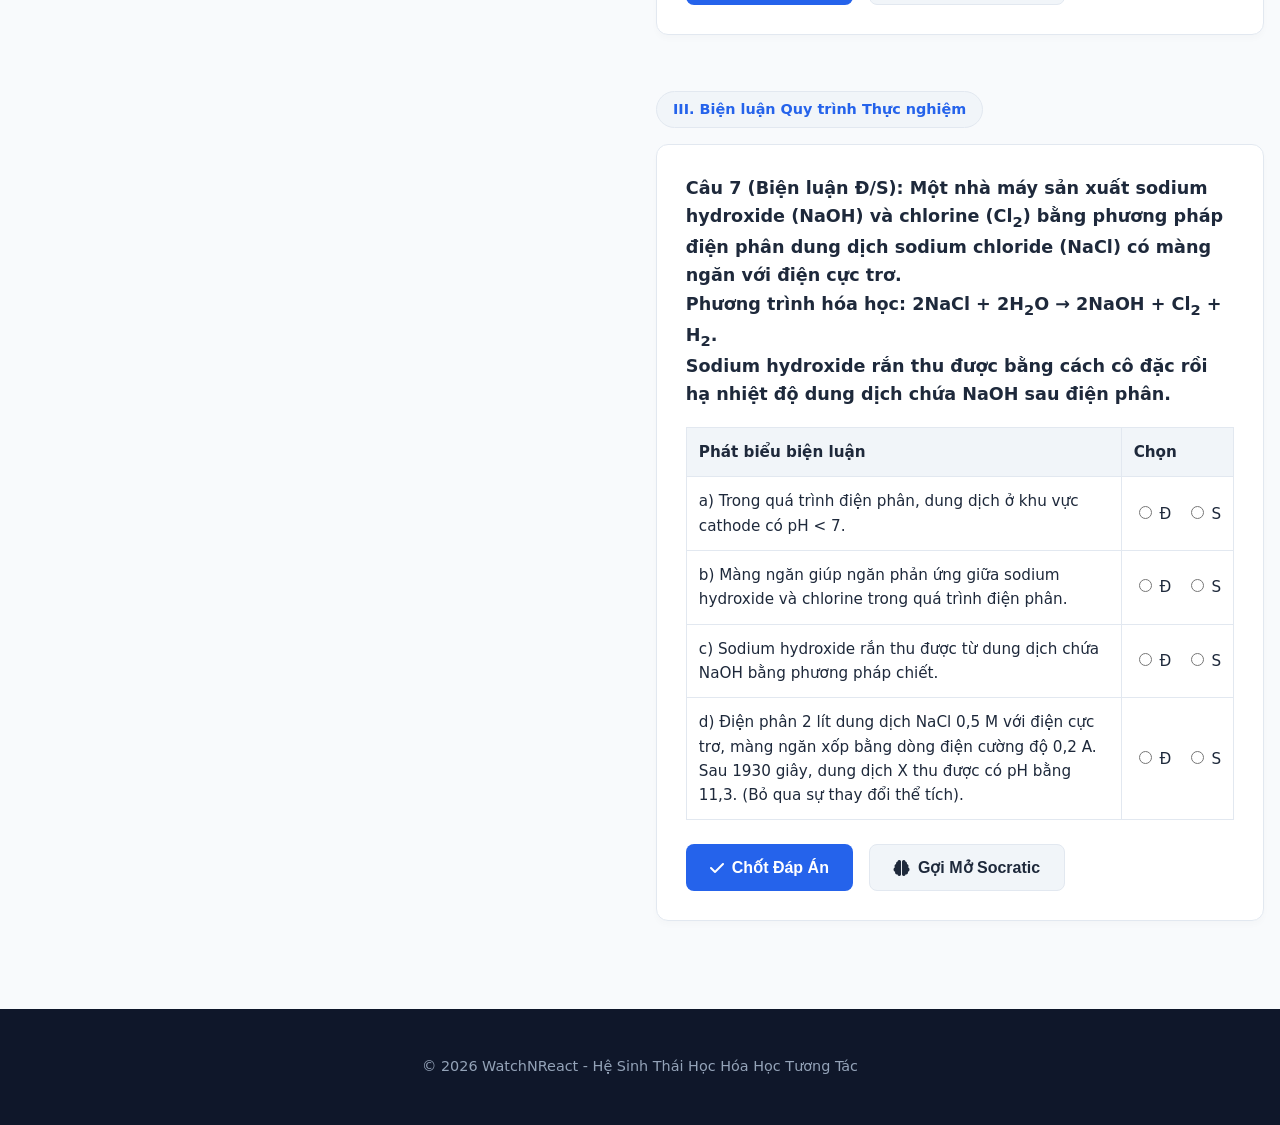
==== commit c1379182: "Update electrolysis.html" ====
--- a/electrolysis.html
+++ b/electrolysis.html
@@ -194,22 +194,27 @@
             <p class="page-subtitle"><b>Nội dung cốt lõi:</b> Hóa vô cơ - Điện phân</p>
             <p class="page-subtitle"><b>Nguồn:</b> Kênh YouTube Mr. Skeleton Thí Nghiệm</p>
             
-            <div class="video-wrapper">
-                <video id="mainVideo" controls controlsList="nodownload">
-                    <source src="Thí nghiệm 5 - Điện phân.mp4" type="video/mp4">
-                    Trình duyệt của bạn không hỗ trợ thẻ video.
-                </video>
-                <div style="margin-top: 1rem; text-align: center;">
-                    <a href="https://youtu.be/1hW1hJghqq0" target="_blank" class="btn" style="background: #213061; padding: 0.6rem 1.2rem; font-size: 0.9rem;">
-                        <i class="fab fa-youtube"></i> Xem Video Gốc (YouTube)
-                    </a>
-                </div>
-                <div class="video-overlay-msg" id="videoOverlay">
-                    <h3><i class="fas fa-pause-circle"></i> Video Tạm Dừng</h3>
-                    <p>Hãy trả lời câu hỏi đang sáng lên bên phải để tiếp tục tư duy nhé!</p>
-                    <button class="btn" style="margin-top: 1rem;" onclick="resumeVideo()"><i class="fas fa-play"></i> Bỏ qua & Xem tiếp</button>
-                </div>
-            </div>
+            <div class="video-wrapper" style="position: relative; padding-bottom: 56.25%; height: 0; overflow: hidden; border-radius: 12px;">
+    <iframe id="mainVideo" 
+            style="position: absolute; top: 0; left: 0; width: 100%; height: 100%; border: none;" 
+            src="https://www.youtube.com/embed/1hW1hJghqq0?enablejsapi=1&rel=0" 
+            title="YouTube video player" 
+            allow="accelerometer; autoplay; clipboard-write; encrypted-media; gyroscope; picture-in-picture; web-share" 
+            allowfullscreen>
+    </iframe>
+    
+    <div class="video-overlay-msg" id="videoOverlay">
+        <h3><i class="fas fa-pause-circle"></i> Video Tạm Dừng</h3>
+        <p>Hãy trả lời câu hỏi đang sáng lên bên phải để tiếp tục tư duy nhé!</p>
+        <button class="btn" style="margin-top: 1rem;" onclick="resumeVideo()"><i class="fas fa-play"></i> Bỏ qua & Xem tiếp</button>
+    </div>
+</div>
+
+<div style="margin-top: 1rem; text-align: center;">
+    <a href="https://youtu.be/1hW1hJghqq0" target="_blank" class="btn" style="background: #213061; padding: 0.6rem 1.2rem; font-size: 0.9rem;">
+        <i class="fab fa-youtube"></i> Xem Video Gốc trên YouTube
+    </a>
+</div>
             
             <div style="margin-top: 1.5rem; padding: 1rem; background: var(--surface); border-radius: 8px; font-size: 0.9rem;">
                 <strong><i class="fas fa-lightbulb" style="color: var(--warning);"></i> Hướng dẫn học:</strong> 
@@ -349,101 +354,136 @@
     </footer>
 
     <script>
-        // --- HỆ THỐNG GIAO DIỆN CÂU HỎI ---
-        function selectOpt(elem) {
-            const parent = elem.closest('.options');
-            parent.querySelectorAll('.option').forEach(opt => opt.classList.remove('selected'));
-            elem.classList.add('selected');
-        }
-
-        function toggleHint(hintId) {
-            const hintEl = document.getElementById(hintId);
-            hintEl.style.display = (hintEl.style.display === 'block') ? 'none' : 'block';
-        }
-
-        function renderFeedback(cardId, isCorrect, explanation) {
-            const card = document.getElementById(cardId);
-            const fb = card.querySelector('.feedback');
-            fb.style.display = "block";
-            fb.classList.remove('correct', 'wrong');
-            
-            if (isCorrect) {
-                fb.classList.add('correct');
-                fb.innerHTML = `<strong><i class="fas fa-check-circle"></i> Tư duy hoàn toàn chính xác!</strong><br><span style="margin-top: 8px; display: block;"><em>Phân tích:</em> ${explanation}</span>`;
-            } else {
-                fb.classList.add('wrong');
-                fb.innerHTML = `<strong><i class="fas fa-exclamation-triangle"></i> Cần suy luận kỹ hơn một chút!</strong><br><span style="margin-top: 8px; display: block;"><em>Nhắc nhớ:</em> ${explanation}</span>`;
+    // --- HỆ THỐNG GIAO DIỆN CÂU HỎI ---
+    function selectOpt(elem) {
+        const parent = elem.closest('.options');
+        parent.querySelectorAll('.option').forEach(opt => opt.classList.remove('selected'));
+        elem.classList.add('selected');
+    }
+
+    function toggleHint(hintId) {
+        const hintEl = document.getElementById(hintId);
+        hintEl.style.display = (hintEl.style.display === 'block') ? 'none' : 'block';
+    }
+
+    function renderFeedback(cardId, isCorrect, explanation) {
+        const card = document.getElementById(cardId);
+        const fb = card.querySelector('.feedback');
+        fb.style.display = "block";
+        fb.classList.remove('correct', 'wrong');
+        
+        if (isCorrect) {
+            fb.classList.add('correct');
+            fb.innerHTML = `<strong><i class="fas fa-check-circle"></i> Tư duy hoàn toàn chính xác!</strong><br><span style="margin-top: 8px; display: block;"><em>Phân tích:</em> ${explanation}</span>`;
+        } else {
+            fb.classList.add('wrong');
+            fb.innerHTML = `<strong><i class="fas fa-exclamation-triangle"></i> Cần suy luận kỹ hơn một chút!</strong><br><span style="margin-top: 8px; display: block;"><em>Nhắc nhớ:</em> ${explanation}</span>`;
+        }
+    }
+
+    function checkMCQ(cardId, correctAns, explanation) {
+        const card = document.getElementById(cardId);
+        const sel = card.querySelector('.option.selected');
+        if(!sel) { alert("Vui lòng chọn một phương án trước khi chốt đáp án!"); return; }
+        renderFeedback(cardId, sel.getAttribute('data-value') === correctAns, explanation);
+    }
+
+    function checkSA(cardId, inputId, correctAns, explanation) {
+        const val = document.getElementById(inputId).value.trim().replace(',', '.'); 
+        if(!val) { alert("Vui lòng nhập đáp án của bạn!"); return; }
+        renderFeedback(cardId, val === correctAns, explanation);
+    }
+
+    function checkTF(cardId, ansArray, explanation) {
+        const card = document.getElementById(cardId);
+        const names = ['tfa', 'tfb', 'tfc', 'tfd'];
+        let score = 0, empty = false;
+        
+        names.forEach((n, i) => {
+            const rad = card.querySelector(`input[name="${n}"]:checked`);
+            if(!rad) empty = true;
+            else if(rad.value === ansArray[i]) score++;
+        });
+        
+        if(empty) { alert("Bạn phải đánh giá đầy đủ Đ/S cho cả 4 phát biểu để rèn luyện tư duy phản biện toàn diện!"); return; }
+        renderFeedback(cardId, score === 4, explanation + `<br><strong>Kết quả chẩn đoán của bạn: Đúng ${score}/4 ý.</strong>`);
+    }
+
+    // --- HỆ THỐNG YOUTUBE VIDEO TƯƠNG TÁC ---
+    const overlay = document.getElementById('videoOverlay');
+    
+    // Định nghĩa các mốc thời gian (giây) để kích hoạt câu hỏi (Lấy từ code chưa hoàn chỉnh)
+    const triggers = [
+        { time: 15, id: 'q-mcq1', triggered: false },
+        { time: 50, id: 'q-mcq2', triggered: false },
+        { time: 90, id: 'q-mcq3', triggered: false },
+        { time: 130, id: 'q-sa1', triggered: false },
+        { time: 170, id: 'q-sa2', triggered: false },
+        { time: 200, id: 'q-sa3', triggered: false },
+        { time: 230, id: 'q-tf1', triggered: false }
+    ];
+
+    // Nhúng YouTube IFrame API
+    var tag = document.createElement('script');
+    tag.src = "https://www.youtube.com/iframe_api";
+    var firstScriptTag = document.getElementsByTagName('script')[0];
+    firstScriptTag.parentNode.insertBefore(tag, firstScriptTag);
+
+    var player;
+    var timeUpdater;
+
+    // Hàm tự động gọi khi YouTube API sẵn sàng
+    function onYouTubeIframeAPIReady() {
+        player = new YT.Player('mainVideo', {
+            events: {
+                'onStateChange': onPlayerStateChange
             }
-        }
-
-        function checkMCQ(cardId, correctAns, explanation) {
-            const card = document.getElementById(cardId);
-            const sel = card.querySelector('.option.selected');
-            if(!sel) { alert("Vui lòng chọn một phương án trước khi chốt đáp án!"); return; }
-            renderFeedback(cardId, sel.getAttribute('data-value') === correctAns, explanation);
-        }
-
-        function checkSA(cardId, inputId, correctAns, explanation) {
-            const val = document.getElementById(inputId).value.trim().replace(',', '.'); 
-            if(!val) { alert("Vui lòng nhập đáp án của bạn!"); return; }
-            renderFeedback(cardId, val === correctAns, explanation);
-        }
-
-        function checkTF(cardId, ansArray, explanation) {
-            const card = document.getElementById(cardId);
-            const names = ['tfa', 'tfb', 'tfc', 'tfd'];
-            let score = 0, empty = false;
-            
-            names.forEach((n, i) => {
-                const rad = card.querySelector(`input[name="${n}"]:checked`);
-                if(!rad) empty = true;
-                else if(rad.value === ansArray[i]) score++;
-            });
-            
-            if(empty) { alert("Bạn phải đánh giá đầy đủ Đ/S cho cả 4 phát biểu để rèn luyện tư duy phản biện toàn diện!"); return; }
-            renderFeedback(cardId, score === 4, explanation + `<br><strong>Kết quả chẩn đoán của bạn: Đúng ${score}/4 ý.</strong>`);
-        }
-
-        // --- HỆ THỐNG VIDEO TƯƠNG TÁC THEO THỜI GIAN ---
-        const video = document.getElementById('mainVideo');
-        const overlay = document.getElementById('videoOverlay');
-        
-        // Định nghĩa các mốc thời gian (giây) để kích hoạt câu hỏi
-        const triggers = [
-            { time: 15, id: 'q-mcq1', triggered: false },
-            { time: 50, id: 'q-mcq2', triggered: false },
-            { time: 90, id: 'q-mcq3', triggered: false },
-            { time: 130, id: 'q-sa1', triggered: false },
-            { time: 170, id: 'q-sa2', triggered: false },
-            { time: 200, id: 'q-sa3', triggered: false },
-            { time: 230, id: 'q-tf1', triggered: false }
-        ];
-
-        video.addEventListener('timeupdate', () => {
-            const currentTime = video.currentTime;
-            
-            for (let i = 0; i < triggers.length; i++) {
-                if (!triggers[i].triggered && currentTime >= triggers[i].time && currentTime < triggers[i].time + 2) {
-                    triggers[i].triggered = true;
-                    video.pause();
-                    overlay.classList.add('active');
-                    
-                    // Highlight và Scroll tới câu hỏi
-                    const questionCard = document.getElementById(triggers[i].id);
+        });
+    }
+
+    // Theo dõi trạng thái video
+    function onPlayerStateChange(event) {
+        // YT.PlayerState.PLAYING là 1
+        if (event.data == YT.PlayerState.PLAYING) {
+            // Kiểm tra thời gian mỗi 500ms
+            timeUpdater = setInterval(checkTime, 500);
+        } else {
+            clearInterval(timeUpdater);
+        }
+    }
+
+    // Hàm kiểm tra và dừng video tại mốc
+    function checkTime() {
+        if (!player || typeof player.getCurrentTime !== 'function') return;
+        
+        const currentTime = player.getCurrentTime();
+        
+        for (let i = 0; i < triggers.length; i++) {
+            if (!triggers[i].triggered && currentTime >= triggers[i].time && currentTime < triggers[i].time + 2) {
+                triggers[i].triggered = true;
+                player.pauseVideo(); // Dừng video YouTube
+                overlay.classList.add('active');
+                
+                // Highlight và Scroll tới câu hỏi
+                const questionCard = document.getElementById(triggers[i].id);
+                if(questionCard) {
                     document.querySelectorAll('.card').forEach(c => c.classList.remove('active-question'));
                     questionCard.classList.add('active-question');
-                    
                     questionCard.scrollIntoView({ behavior: 'smooth', block: 'center' });
-                    break; 
                 }
+                break; 
             }
-        });
-
-        function resumeVideo() {
-            overlay.classList.remove('active');
-            document.querySelectorAll('.card').forEach(c => c.classList.remove('active-question'));
-            video.play();
-        }
-    </script>
+        }
+    }
+
+    // Bỏ qua & tiếp tục xem
+    function resumeVideo() {
+        overlay.classList.remove('active');
+        document.querySelectorAll('.card').forEach(c => c.classList.remove('active-question'));
+        if (player && typeof player.playVideo === 'function') {
+            player.playVideo(); // Phát tiếp video YouTube
+        }
+    }
+</script>
 </body>
-</html>+</html>
